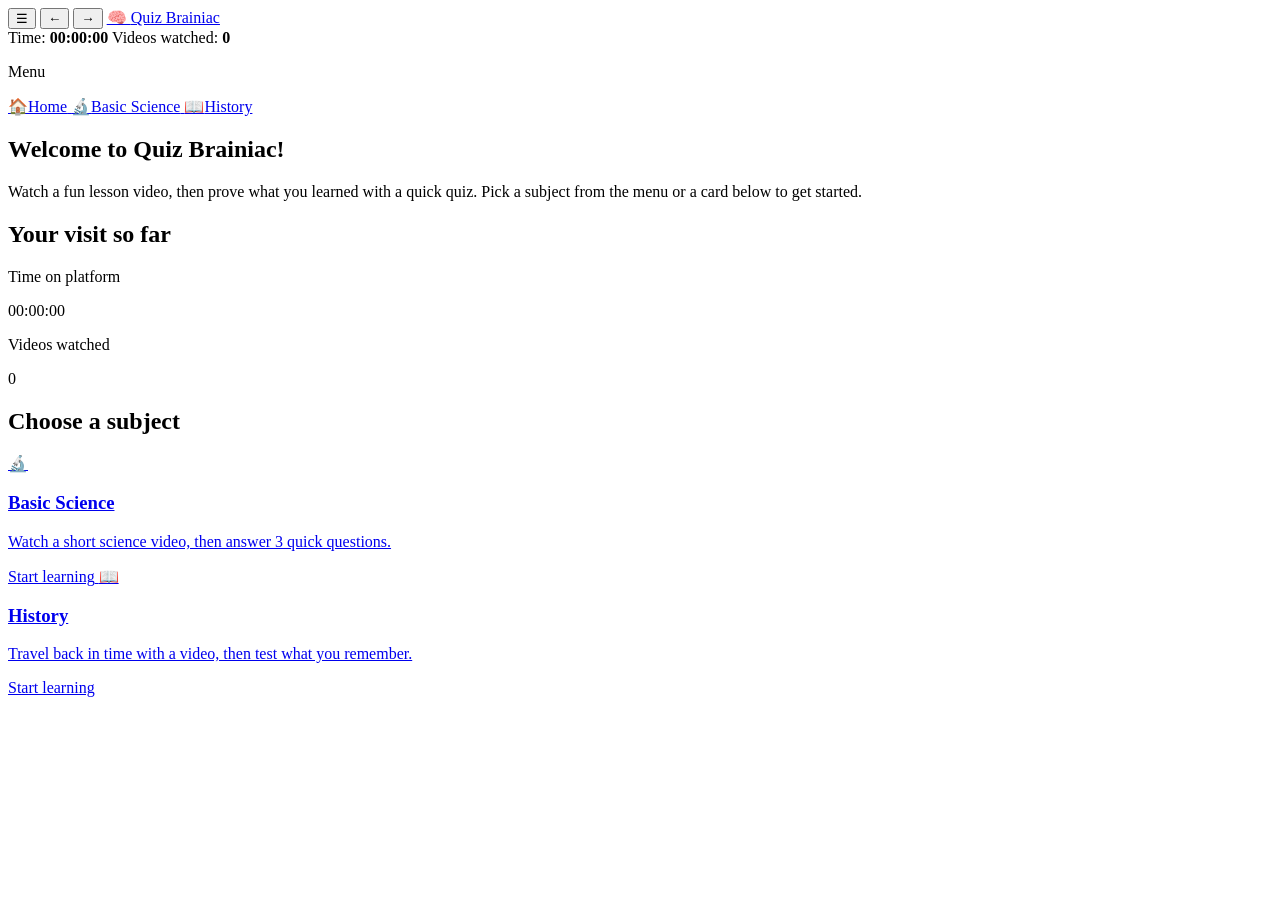
==== index.html @ 9953cb51 "add index.html" ====
<!DOCTYPE html>
<html lang="en">
<head>
  <meta charset="UTF-8">
  <meta name="viewport" content="width=device-width, initial-scale=1.0">
  <title>Quiz Brainiac — Fun Learning for Kids</title>
  <meta name="description" content="Quiz Brainiac: watch short lesson videos and take fun quizzes in Basic Science and History.">
  <link rel="stylesheet" href="styles.css">
</head>
<body class="sidebar-collapsed" data-page="home">

  <header class="site-header">
    <button class="header-btn" data-action="toggle-sidebar" aria-label="Toggle menu" aria-controls="sidebar" aria-expanded="false">&#9776;</button>
    <button class="header-btn" data-action="go-back" aria-label="Go back">&#8592;</button>
    <button class="header-btn" data-action="go-forward" aria-label="Go forward">&#8594;</button>
    <a class="logo" href="index.html">&#129504; <span class="logo-text">Quiz Brainiac</span></a>
    <div class="header-stats">
      <span class="stat-pill"><span class="stat-label">Time: </span><strong data-stat="time">00:00:00</strong></span>
      <span class="stat-pill"><span class="stat-label">Videos watched: </span><strong data-stat="videos">0</strong></span>
    </div>
  </header>

  <div class="layout">
    <aside class="sidebar" id="sidebar">
      <p class="sidebar-label">Menu</p>
      <nav class="sidebar-nav" aria-label="Main navigation">
        <a class="nav-link" href="index.html" data-nav="home">
          <span class="nav-icon">&#127968;</span><span class="nav-text">Home</span>
        </a>
        <a class="nav-link" href="basic-science.html" data-nav="science">
          <span class="nav-icon">&#128300;</span><span class="nav-text">Basic Science</span>
        </a>
        <a class="nav-link" href="history.html" data-nav="history">
          <span class="nav-icon">&#128214;</span><span class="nav-text">History</span>
        </a>
      </nav>
    </aside>
    <div class="sidebar-overlay"></div>

    <main class="main">
      <section class="hero">
        <h1>Welcome to Quiz Brainiac!</h1>
        <p>Watch a fun lesson video, then prove what you learned with a quick quiz. Pick a subject from the menu or a card below to get started.</p>
      </section>

      <section aria-labelledby="stats-heading">
        <h2 class="section-title" id="stats-heading">Your visit so far</h2>
        <div class="stat-cards">
          <div class="stat-card">
            <p class="stat-name">Time on platform</p>
            <p class="stat-value" data-stat="time">00:00:00</p>
          </div>
          <div class="stat-card">
            <p class="stat-name">Videos watched</p>
            <p class="stat-value" data-stat="videos">0</p>
          </div>
        </div>
      </section>

      <section aria-labelledby="subjects-heading">
        <h2 class="section-title" id="subjects-heading">Choose a subject</h2>
        <div class="subject-grid">
          <a class="subject-card" href="basic-science.html">
            <span class="subject-emoji">&#128300;</span>
            <h3>Basic Science</h3>
            <p>Watch a short science video, then answer 3 quick questions.</p>
            <span class="btn btn-primary card-cta">Start learning</span>
          </a>
          <a class="subject-card" href="history.html">
            <span class="subject-emoji">&#128214;</span>
            <h3>History</h3>
            <p>Travel back in time with a video, then test what you remember.</p>
            <span class="btn btn-primary card-cta">Start learning</span>
          </a>
        </div>
      </section>
    </main>
  </div>

  <script src="app.js"></script>
</body>
</html>
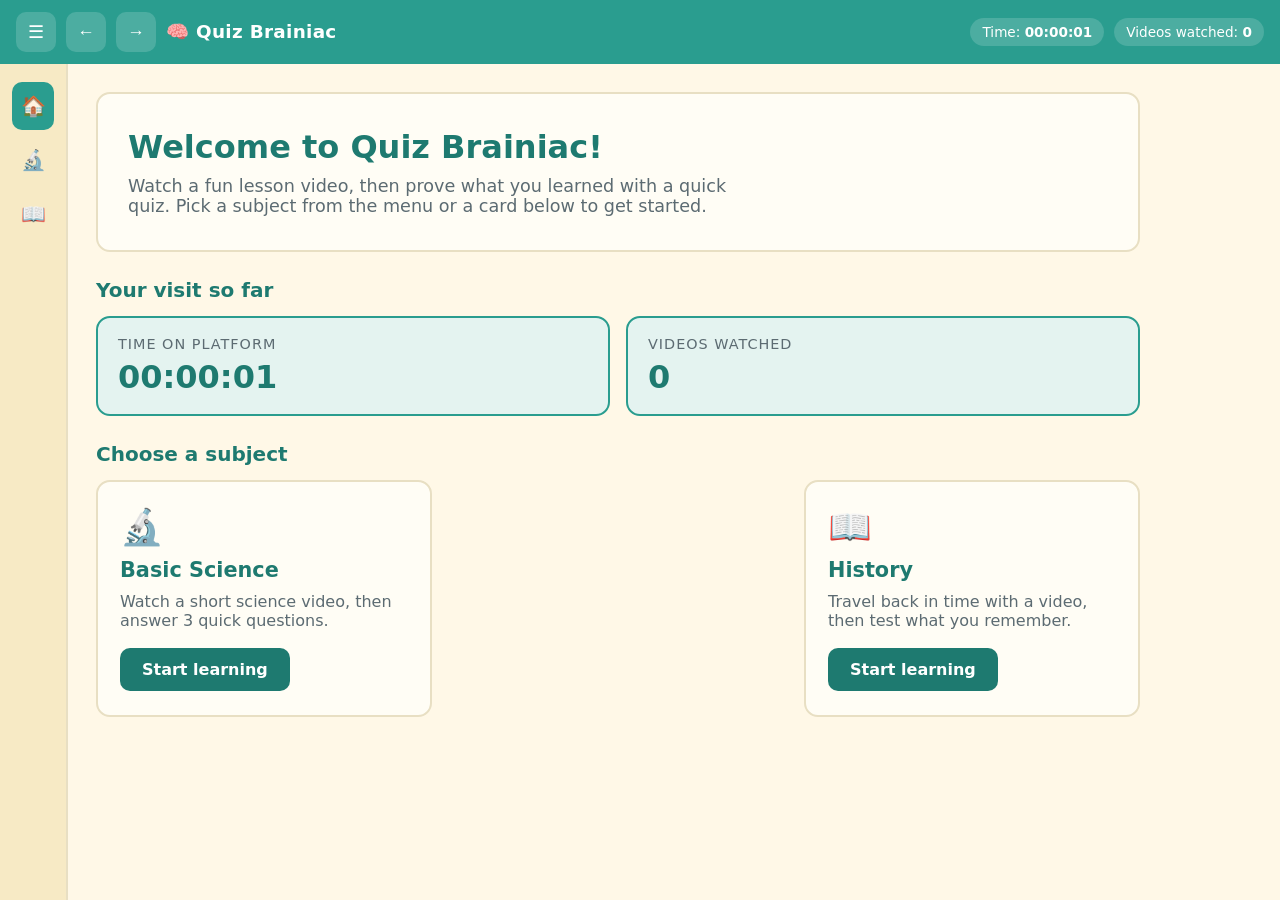
==== commit 08c662a6: "landing: add reading-girl mascot tucked behind History card (index.html)" ====
--- a/index.html
+++ b/index.html
@@ -37,7 +37,7 @@
     </aside>
     <div class="sidebar-overlay"></div>
 
-    <main class="main">
+    <main class="main landing">
       <section class="hero">
         <h1>Welcome to Quiz Brainiac!</h1>
         <p>Watch a fun lesson video, then prove what you learned with a quick quiz. Pick a subject from the menu or a card below to get started.</p>
@@ -57,7 +57,7 @@
         </div>
       </section>
 
-      <section aria-labelledby="subjects-heading">
+      <section class="subjects-section" aria-labelledby="subjects-heading">
         <h2 class="section-title" id="subjects-heading">Choose a subject</h2>
         <div class="subject-grid">
           <a class="subject-card" href="basic-science.html">
@@ -66,6 +66,7 @@
             <p>Watch a short science video, then answer 3 quick questions.</p>
             <span class="btn btn-primary card-cta">Start learning</span>
           </a>
+          <img class="landing-mascot" src="girl-reading.webp" alt="" aria-hidden="true">
           <a class="subject-card" href="history.html">
             <span class="subject-emoji">&#128214;</span>
             <h3>History</h3>
--- a/styles.css
+++ b/styles.css
@@ -0,0 +1,722 @@
+:root {
+  --cerulean: #2a9d8f;
+  --cerulean-deep: #1e7a70;
+  --cerulean-soft: #e4f3f0;
+  --cream: #fff8e7;
+  --cream-deep: #f7eac5;
+  --card: #fffdf5;
+  --ink: #243339;
+  --ink-soft: #5c6b72;
+  --line: #e8dfc3;
+  --success: #2f9e63;
+  --success-soft: #e5f5ec;
+  --danger: #c74b50;
+  --danger-soft: #fdeaea;
+  --radius: 14px;
+  --radius-sm: 10px;
+  --sidebar-width: 228px;
+  --sidebar-rail: 68px;
+  --header-height: 64px;
+  --font: "Trebuchet MS", "Segoe UI", system-ui, sans-serif;
+}
+
+* {
+  box-sizing: border-box;
+}
+
+html,
+body {
+  margin: 0;
+  padding: 0;
+}
+
+body {
+  font-family: var(--font);
+  background: var(--cream);
+  color: var(--ink);
+  min-height: 100vh;
+}
+
+img,
+iframe {
+  max-width: 100%;
+}
+
+a {
+  color: var(--cerulean-deep);
+}
+
+:focus-visible {
+  outline: 3px solid var(--cerulean-deep);
+  outline-offset: 2px;
+}
+
+/* ---------- Header ---------- */
+
+.site-header {
+  position: fixed;
+  top: 0;
+  left: 0;
+  right: 0;
+  height: var(--header-height);
+  background: var(--cerulean);
+  color: #fff;
+  display: flex;
+  align-items: center;
+  gap: 10px;
+  padding: 0 16px;
+  z-index: 40;
+}
+
+.header-btn {
+  background: rgba(255, 255, 255, 0.16);
+  border: none;
+  color: #fff;
+  font-size: 1.1rem;
+  min-width: 40px;
+  height: 40px;
+  border-radius: var(--radius-sm);
+  cursor: pointer;
+  display: inline-flex;
+  align-items: center;
+  justify-content: center;
+  transition: background 0.15s ease;
+}
+
+.header-btn:hover {
+  background: rgba(255, 255, 255, 0.3);
+}
+
+.header-btn:disabled {
+  opacity: 0.4;
+  cursor: not-allowed;
+}
+
+.logo {
+  font-size: 1.15rem;
+  font-weight: 700;
+  letter-spacing: 0.3px;
+  text-decoration: none;
+  color: #fff;
+  white-space: nowrap;
+  margin-right: auto;
+}
+
+.header-stats {
+  display: flex;
+  gap: 10px;
+  align-items: center;
+}
+
+.stat-pill {
+  background: rgba(255, 255, 255, 0.16);
+  border-radius: 999px;
+  padding: 6px 12px;
+  font-size: 0.85rem;
+  white-space: nowrap;
+}
+
+.stat-pill strong {
+  font-variant-numeric: tabular-nums;
+}
+
+/* ---------- Layout ---------- */
+
+.layout {
+  display: flex;
+  padding-top: var(--header-height);
+  min-height: 100vh;
+}
+
+.sidebar {
+  position: fixed;
+  top: var(--header-height);
+  bottom: 0;
+  left: 0;
+  width: var(--sidebar-width);
+  background: var(--cream-deep);
+  border-right: 2px solid var(--line);
+  padding: 18px 12px;
+  overflow-y: auto;
+  z-index: 30;
+  transition: width 0.2s ease, transform 0.2s ease;
+}
+
+.sidebar-label {
+  font-size: 0.72rem;
+  text-transform: uppercase;
+  letter-spacing: 1.2px;
+  color: var(--ink-soft);
+  padding: 0 10px 10px;
+  margin: 0;
+  white-space: nowrap;
+  overflow: hidden;
+}
+
+.sidebar-nav {
+  display: flex;
+  flex-direction: column;
+  gap: 6px;
+}
+
+.nav-link {
+  display: flex;
+  align-items: center;
+  gap: 12px;
+  padding: 12px 12px;
+  border-radius: var(--radius-sm);
+  text-decoration: none;
+  color: var(--ink);
+  font-size: 1rem;
+  font-weight: 600;
+  white-space: nowrap;
+  overflow: hidden;
+  transition: background 0.15s ease;
+}
+
+.nav-link:hover {
+  background: rgba(42, 157, 143, 0.14);
+}
+
+.nav-link.active {
+  background: var(--cerulean);
+  color: #fff;
+}
+
+.nav-icon {
+  font-size: 1.25rem;
+  flex: 0 0 auto;
+  width: 28px;
+  text-align: center;
+}
+
+body.sidebar-collapsed .sidebar {
+  width: var(--sidebar-rail);
+}
+
+body.sidebar-collapsed .sidebar-label,
+body.sidebar-collapsed .nav-text {
+  display: none;
+}
+
+body.sidebar-collapsed .nav-link {
+  justify-content: center;
+  padding: 12px 8px;
+}
+
+.main {
+  flex: 1;
+  margin-left: var(--sidebar-width);
+  padding: 28px 28px 60px;
+  transition: margin-left 0.2s ease;
+  max-width: 1100px;
+}
+
+body.sidebar-collapsed .main {
+  margin-left: var(--sidebar-rail);
+}
+
+.sidebar-overlay {
+  display: none;
+}
+
+/* ---------- Buttons ---------- */
+
+.btn {
+  display: inline-flex;
+  align-items: center;
+  justify-content: center;
+  gap: 8px;
+  border: none;
+  border-radius: var(--radius-sm);
+  padding: 12px 22px;
+  font-family: inherit;
+  font-size: 1rem;
+  font-weight: 700;
+  cursor: pointer;
+  text-decoration: none;
+  transition: background 0.15s ease, transform 0.1s ease;
+}
+
+.btn:active {
+  transform: translateY(1px);
+}
+
+.btn-primary {
+  background: var(--cerulean-deep);
+  color: #fff;
+}
+
+.btn-primary:hover {
+  background: #17665d;
+}
+
+.btn-cream {
+  background: var(--cream-deep);
+  color: var(--ink);
+}
+
+.btn-cream:hover {
+  background: #f0ddad;
+}
+
+.btn-large {
+  padding: 14px 28px;
+  font-size: 1.05rem;
+}
+
+/* ---------- Cards & page pieces ---------- */
+
+.hero {
+  background: var(--card);
+  border: 2px solid var(--line);
+  border-radius: var(--radius);
+  padding: 34px 30px;
+  margin-bottom: 26px;
+}
+
+.hero h1 {
+  margin: 0 0 10px;
+  font-size: 2rem;
+  color: var(--cerulean-deep);
+}
+
+.hero p {
+  margin: 0;
+  color: var(--ink-soft);
+  font-size: 1.1rem;
+  max-width: 55ch;
+}
+
+.section-title {
+  font-size: 1.25rem;
+  margin: 0 0 14px;
+  color: var(--cerulean-deep);
+}
+
+.stat-cards {
+  display: grid;
+  grid-template-columns: repeat(auto-fit, minmax(220px, 1fr));
+  gap: 16px;
+  margin-bottom: 26px;
+}
+
+.stat-card {
+  background: var(--cerulean-soft);
+  border: 2px solid var(--cerulean);
+  border-radius: var(--radius);
+  padding: 18px 20px;
+}
+
+.stat-card .stat-name {
+  margin: 0 0 6px;
+  font-size: 0.9rem;
+  color: var(--ink-soft);
+  text-transform: uppercase;
+  letter-spacing: 1px;
+}
+
+.stat-card .stat-value {
+  margin: 0;
+  font-size: 2rem;
+  font-weight: 700;
+  color: var(--cerulean-deep);
+  font-variant-numeric: tabular-nums;
+}
+
+.subject-grid {
+  display: grid;
+  grid-template-columns: repeat(auto-fit, minmax(260px, 1fr));
+  gap: 18px;
+}
+
+.subject-card {
+  background: var(--card);
+  border: 2px solid var(--line);
+  border-radius: var(--radius);
+  padding: 24px 22px;
+  display: flex;
+  flex-direction: column;
+  gap: 10px;
+  text-decoration: none;
+  color: var(--ink);
+  transition: border-color 0.15s ease, transform 0.15s ease;
+}
+
+.subject-card:hover {
+  border-color: var(--cerulean);
+  transform: translateY(-2px);
+}
+
+.subject-card .subject-emoji {
+  font-size: 2.2rem;
+}
+
+.subject-card h3 {
+  margin: 0;
+  font-size: 1.3rem;
+  color: var(--cerulean-deep);
+}
+
+.subject-card p {
+  margin: 0;
+  color: var(--ink-soft);
+  flex: 1;
+}
+
+.subject-card .card-cta {
+  margin-top: 8px;
+  align-self: flex-start;
+}
+
+/* ---------- Subject / lesson page ---------- */
+
+.page-title {
+  display: flex;
+  align-items: center;
+  gap: 12px;
+  font-size: 1.8rem;
+  margin: 0 0 8px;
+  color: var(--cerulean-deep);
+}
+
+.page-subtitle {
+  margin: 0 0 22px;
+  color: var(--ink-soft);
+  font-size: 1.05rem;
+}
+
+.video-card {
+  background: var(--card);
+  border: 2px solid var(--line);
+  border-radius: var(--radius);
+  padding: 18px;
+  margin-bottom: 22px;
+}
+
+.video-frame {
+  position: relative;
+  width: 100%;
+  aspect-ratio: 16 / 9;
+  background: var(--cream-deep);
+  border-radius: var(--radius-sm);
+  overflow: hidden;
+}
+
+.video-frame iframe {
+  position: absolute;
+  inset: 0;
+  width: 100%;
+  height: 100%;
+  border: 0;
+}
+
+.video-placeholder,
+.video-fallback {
+  position: absolute;
+  inset: 0;
+  display: flex;
+  flex-direction: column;
+  align-items: center;
+  justify-content: center;
+  gap: 8px;
+  text-align: center;
+  padding: 20px;
+  color: var(--ink-soft);
+  font-size: 1rem;
+}
+
+.video-fallback {
+  background: var(--cream-deep);
+}
+
+.video-fallback .fallback-hint {
+  font-size: 0.88rem;
+  max-width: 52ch;
+  margin: 4px 0 0;
+}
+
+.video-fallback code {
+  background: rgba(30, 122, 112, 0.14);
+  color: var(--cerulean-deep);
+  padding: 2px 6px;
+  border-radius: 6px;
+  font-size: 0.92em;
+}
+
+.video-actions {
+  margin-top: 16px;
+  display: flex;
+  gap: 10px;
+  flex-wrap: wrap;
+}
+
+/* ---------- Quiz ---------- */
+
+.quiz-section {
+  background: var(--card);
+  border: 2px solid var(--line);
+  border-radius: var(--radius);
+  padding: 24px 22px;
+}
+
+.quiz-section h2 {
+  margin: 0 0 6px;
+  color: var(--cerulean-deep);
+}
+
+.quiz-intro {
+  margin: 0 0 20px;
+  color: var(--ink-soft);
+}
+
+.question-card {
+  background: var(--cream);
+  border: 2px solid var(--line);
+  border-radius: var(--radius-sm);
+  padding: 18px 18px 14px;
+  margin-bottom: 16px;
+}
+
+.question-card.unanswered {
+  border-color: var(--danger);
+  background: var(--danger-soft);
+}
+
+.question-card fieldset {
+  border: none;
+  margin: 0;
+  padding: 0;
+}
+
+.question-card legend {
+  font-size: 1.05rem;
+  font-weight: 700;
+  padding: 0 0 12px;
+  color: var(--ink);
+}
+
+.question-number {
+  color: var(--cerulean-deep);
+  margin-right: 6px;
+}
+
+.options-list {
+  display: flex;
+  flex-direction: column;
+  gap: 8px;
+}
+
+.option {
+  display: flex;
+  align-items: center;
+  gap: 10px;
+  background: var(--card);
+  border: 2px solid var(--line);
+  border-radius: var(--radius-sm);
+  padding: 11px 14px;
+  cursor: pointer;
+  font-size: 1rem;
+  transition: border-color 0.12s ease, background 0.12s ease;
+}
+
+.option:hover {
+  border-color: var(--cerulean);
+}
+
+.option input {
+  accent-color: var(--cerulean-deep);
+  width: 18px;
+  height: 18px;
+  margin: 0;
+  flex: 0 0 auto;
+}
+
+.option:has(input:checked) {
+  border-color: var(--cerulean);
+  background: var(--cerulean-soft);
+  font-weight: 600;
+}
+
+.quiz-message {
+  margin: 4px 0 14px;
+  padding: 12px 14px;
+  border-radius: var(--radius-sm);
+  font-weight: 600;
+  background: var(--danger-soft);
+  color: var(--danger);
+}
+
+.quiz-message:empty {
+  display: none;
+}
+
+.quiz-actions {
+  display: flex;
+  gap: 10px;
+  flex-wrap: wrap;
+}
+
+/* ---------- Results ---------- */
+
+.results-score {
+  background: var(--cerulean-soft);
+  border: 2px solid var(--cerulean);
+  border-radius: var(--radius);
+  padding: 22px;
+  text-align: center;
+  margin-bottom: 18px;
+}
+
+.results-score .score-number {
+  margin: 0;
+  font-size: 2rem;
+  font-weight: 700;
+  color: var(--cerulean-deep);
+}
+
+.results-score .score-cheer {
+  margin: 8px 0 0;
+  color: var(--ink);
+  font-size: 1.1rem;
+}
+
+.result-list {
+  list-style: none;
+  margin: 0 0 18px;
+  padding: 0;
+  display: flex;
+  flex-direction: column;
+  gap: 12px;
+}
+
+.result-item {
+  border: 2px solid var(--line);
+  border-radius: var(--radius-sm);
+  padding: 14px 16px;
+  background: var(--cream);
+}
+
+.result-item.is-correct {
+  border-color: var(--success);
+  background: var(--success-soft);
+}
+
+.result-item.is-wrong {
+  border-color: var(--danger);
+  background: var(--danger-soft);
+}
+
+.result-item .result-verdict {
+  font-weight: 700;
+  margin: 0 0 6px;
+}
+
+.result-item.is-correct .result-verdict {
+  color: var(--success);
+}
+
+.result-item.is-wrong .result-verdict {
+  color: var(--danger);
+}
+
+.result-item .result-question {
+  margin: 0 0 4px;
+  font-weight: 600;
+}
+
+.result-item .result-detail {
+  margin: 0;
+  color: var(--ink-soft);
+  font-size: 0.95rem;
+}
+
+/* ---------- Responsive ---------- */
+
+@media (max-width: 900px) {
+  .stat-pill span.stat-label {
+    display: none;
+  }
+}
+
+@media (max-width: 768px) {
+  .main {
+    margin-left: 0 !important;
+    padding: 20px 16px 50px;
+  }
+
+  .sidebar {
+    width: var(--sidebar-width);
+    transform: translateX(-105%);
+    box-shadow: 4px 0 16px rgba(0, 0, 0, 0.12);
+  }
+
+  body.sidebar-collapsed .sidebar {
+    width: var(--sidebar-width);
+  }
+
+  body.sidebar-collapsed .sidebar-label,
+  body.sidebar-collapsed .nav-text {
+    display: initial;
+  }
+
+  body.sidebar-collapsed .nav-link {
+    justify-content: flex-start;
+    padding: 12px;
+  }
+
+  body.sidebar-open .sidebar {
+    transform: translateX(0);
+  }
+
+  body.sidebar-open .sidebar-overlay {
+    display: block;
+    position: fixed;
+    inset: var(--header-height) 0 0 0;
+    background: rgba(36, 51, 57, 0.45);
+    z-index: 20;
+  }
+
+  .logo {
+    font-size: 1rem;
+  }
+
+  .hero {
+    padding: 24px 18px;
+  }
+
+  .hero h1 {
+    font-size: 1.55rem;
+  }
+}
+
+@media (max-width: 600px) {
+  .site-header {
+    gap: 6px;
+    padding: 0 10px;
+  }
+
+  .header-btn {
+    min-width: 34px;
+    width: 34px;
+    height: 34px;
+    font-size: 1rem;
+  }
+
+  .logo-text {
+    display: none;
+  }
+
+  .stat-pill {
+    padding: 5px 8px;
+    font-size: 0.78rem;
+  }
+}
+
+@media (prefers-reduced-motion: reduce) {
+  *,
+  *::before,
+  *::after {
+    transition: none !important;
+  }
+}
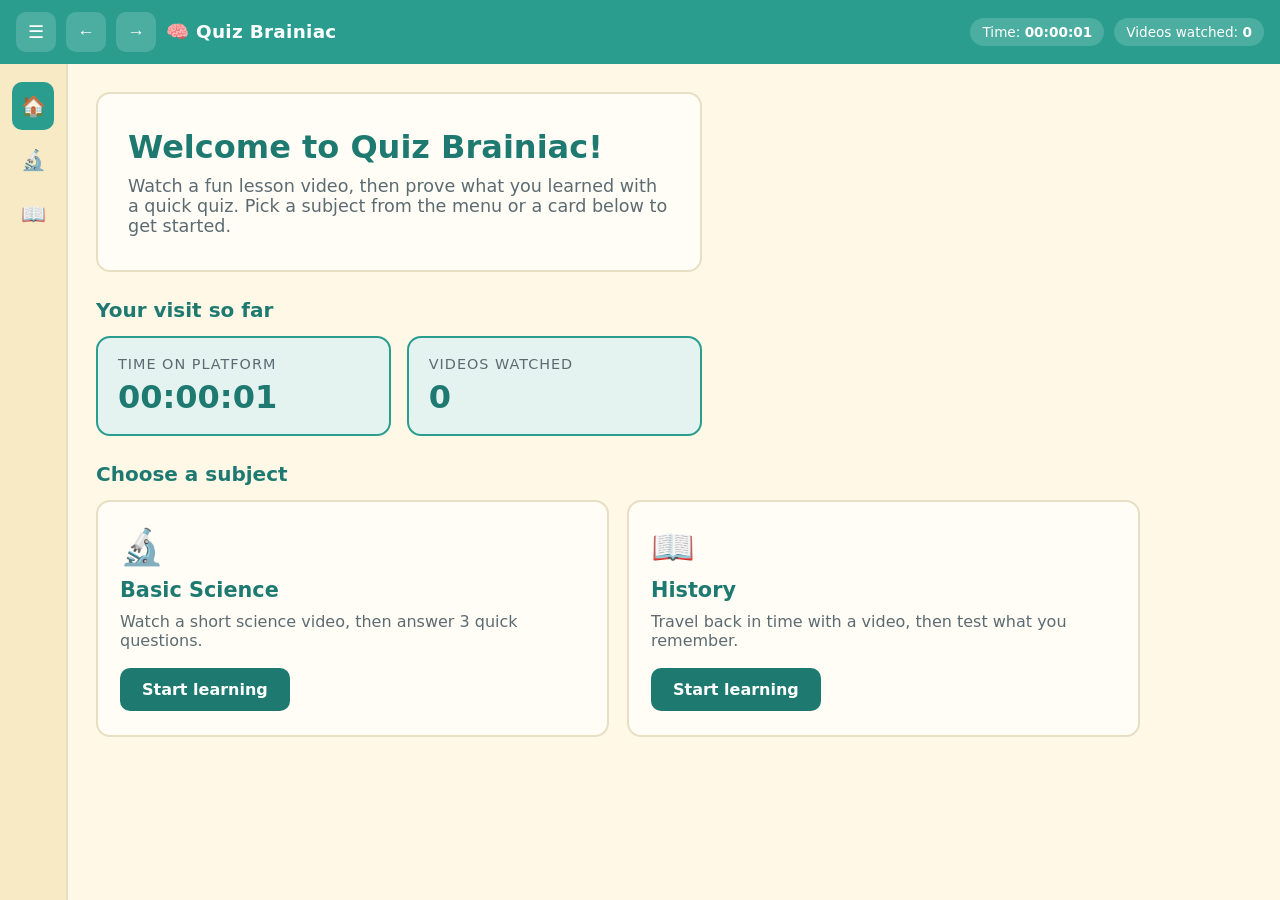
==== commit 22f48581: "Swap landing mascot to standing girl image" ====
--- a/index.html
+++ b/index.html
@@ -66,7 +66,7 @@
             <p>Watch a short science video, then answer 3 quick questions.</p>
             <span class="btn btn-primary card-cta">Start learning</span>
           </a>
-          <img class="landing-mascot" src="girl-reading.webp" alt="" aria-hidden="true">
+          <img class="landing-mascot" src="girl-standing.webp" alt="" aria-hidden="true">
           <a class="subject-card" href="history.html">
             <span class="subject-emoji">&#128214;</span>
             <h3>History</h3>
--- a/styles.css
+++ b/styles.css
@@ -331,6 +331,8 @@
 }
 
 .subject-card {
+  position: relative;
+  z-index: 1;
   background: var(--card);
   border: 2px solid var(--line);
   border-radius: var(--radius);
@@ -367,6 +369,47 @@
 .subject-card .card-cta {
   margin-top: 8px;
   align-self: flex-start;
+}
+
+/* ---------- Landing mascot image ---------- */
+
+.subjects-section {
+  position: relative;
+}
+
+.landing-mascot {
+  z-index: 0;
+  pointer-events: none;
+  user-select: none;
+}
+
+@media (min-width: 1000px) {
+  .landing .hero,
+  .landing .stat-cards {
+    max-width: 58%;
+  }
+
+  .landing-mascot {
+    position: absolute;
+    right: 0;
+    bottom: 140px;
+    width: 38%;
+    display: block;
+  }
+}
+
+@media (max-width: 999px) {
+  .subject-grid {
+    grid-template-columns: 1fr;
+  }
+
+  .landing-mascot {
+    display: block;
+    width: min(78%, 340px);
+    max-height: 320px;
+    object-fit: contain;
+    margin: 14px auto -48px;
+  }
 }
 
 /* ---------- Subject / lesson page ---------- */
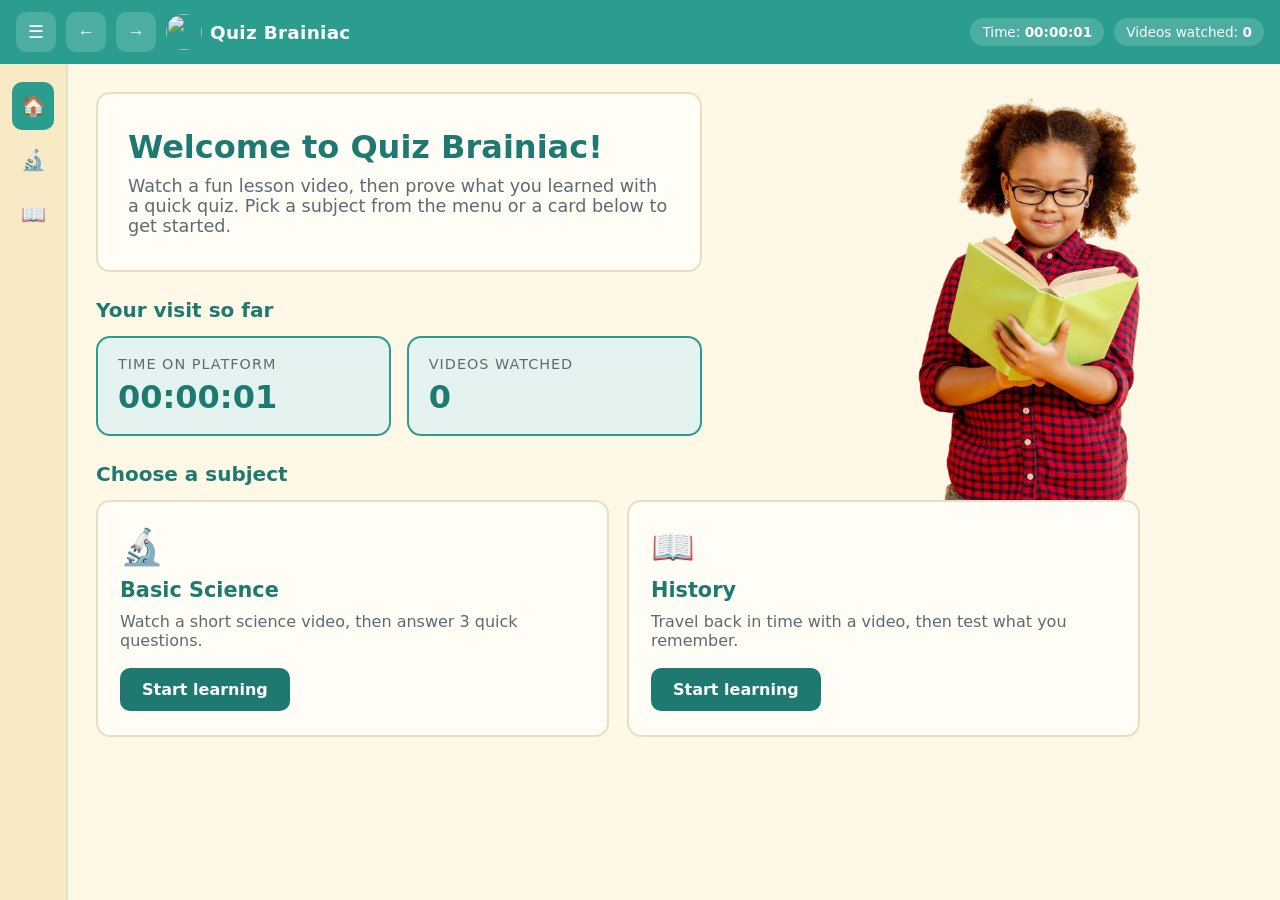
==== commit 3836f1d9: "Replace header brain emoji with logo badge" ====
--- a/index.html
+++ b/index.html
@@ -13,7 +13,7 @@
     <button class="header-btn" data-action="toggle-sidebar" aria-label="Toggle menu" aria-controls="sidebar" aria-expanded="false">&#9776;</button>
     <button class="header-btn" data-action="go-back" aria-label="Go back">&#8592;</button>
     <button class="header-btn" data-action="go-forward" aria-label="Go forward">&#8594;</button>
-    <a class="logo" href="index.html">&#129504; <span class="logo-text">Quiz Brainiac</span></a>
+    <a class="logo" href="index.html" aria-label="Quiz Brainiac"><img class="logo-badge" src="logo.webp" alt=""> <span class="logo-text">Quiz Brainiac</span></a>
     <div class="header-stats">
       <span class="stat-pill"><span class="stat-label">Time: </span><strong data-stat="time">00:00:00</strong></span>
       <span class="stat-pill"><span class="stat-label">Videos watched: </span><strong data-stat="videos">0</strong></span>
--- a/styles.css
+++ b/styles.css
@@ -100,6 +100,17 @@
   color: #fff;
   white-space: nowrap;
   margin-right: auto;
+  display: inline-flex;
+  align-items: center;
+  gap: 8px;
+}
+
+.logo-badge {
+  width: 36px;
+  height: 36px;
+  border-radius: 50%;
+  object-fit: cover;
+  flex: none;
 }
 
 .header-stats {
@@ -393,7 +404,8 @@
     position: absolute;
     right: 0;
     bottom: 140px;
-    width: 38%;
+    height: 500px;
+    width: auto;
     display: block;
   }
 }
@@ -405,9 +417,8 @@
 
   .landing-mascot {
     display: block;
-    width: min(78%, 340px);
-    max-height: 320px;
-    object-fit: contain;
+    height: 440px;
+    width: auto;
     margin: 14px auto -48px;
   }
 }
